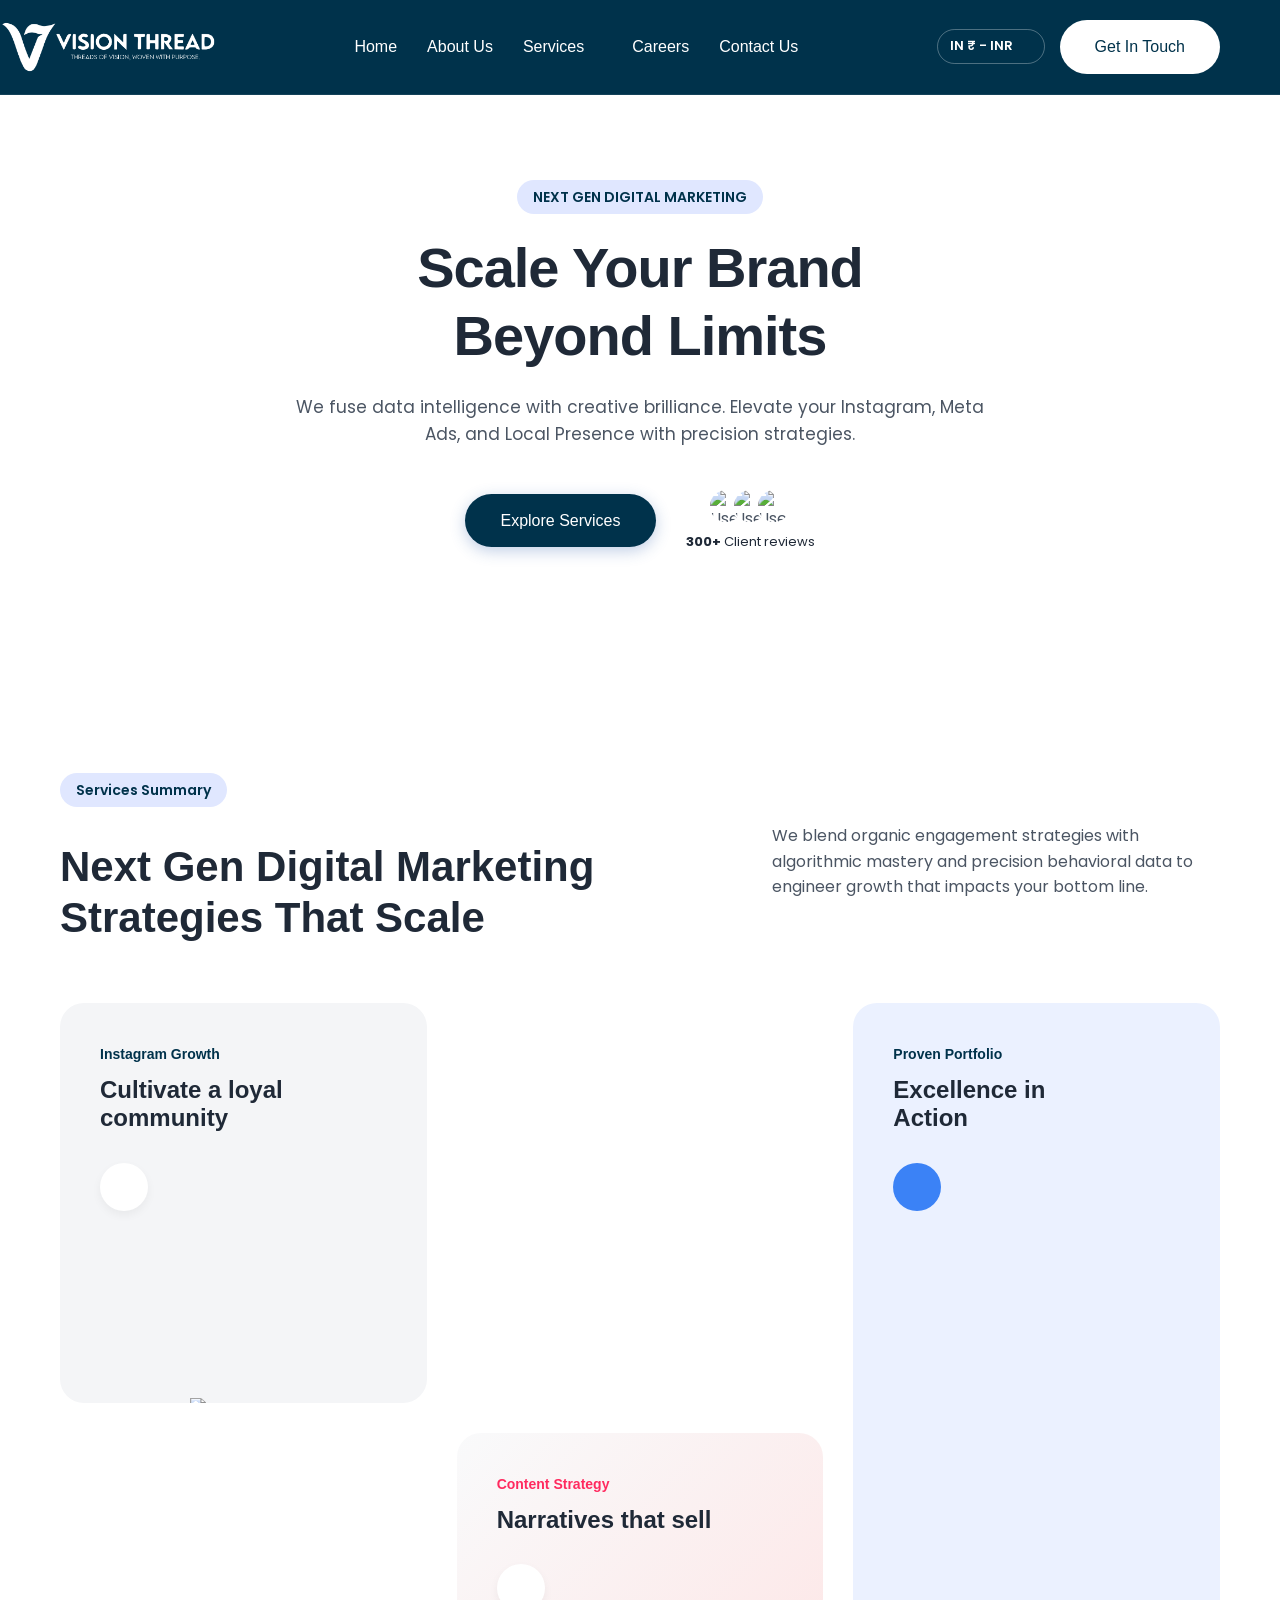
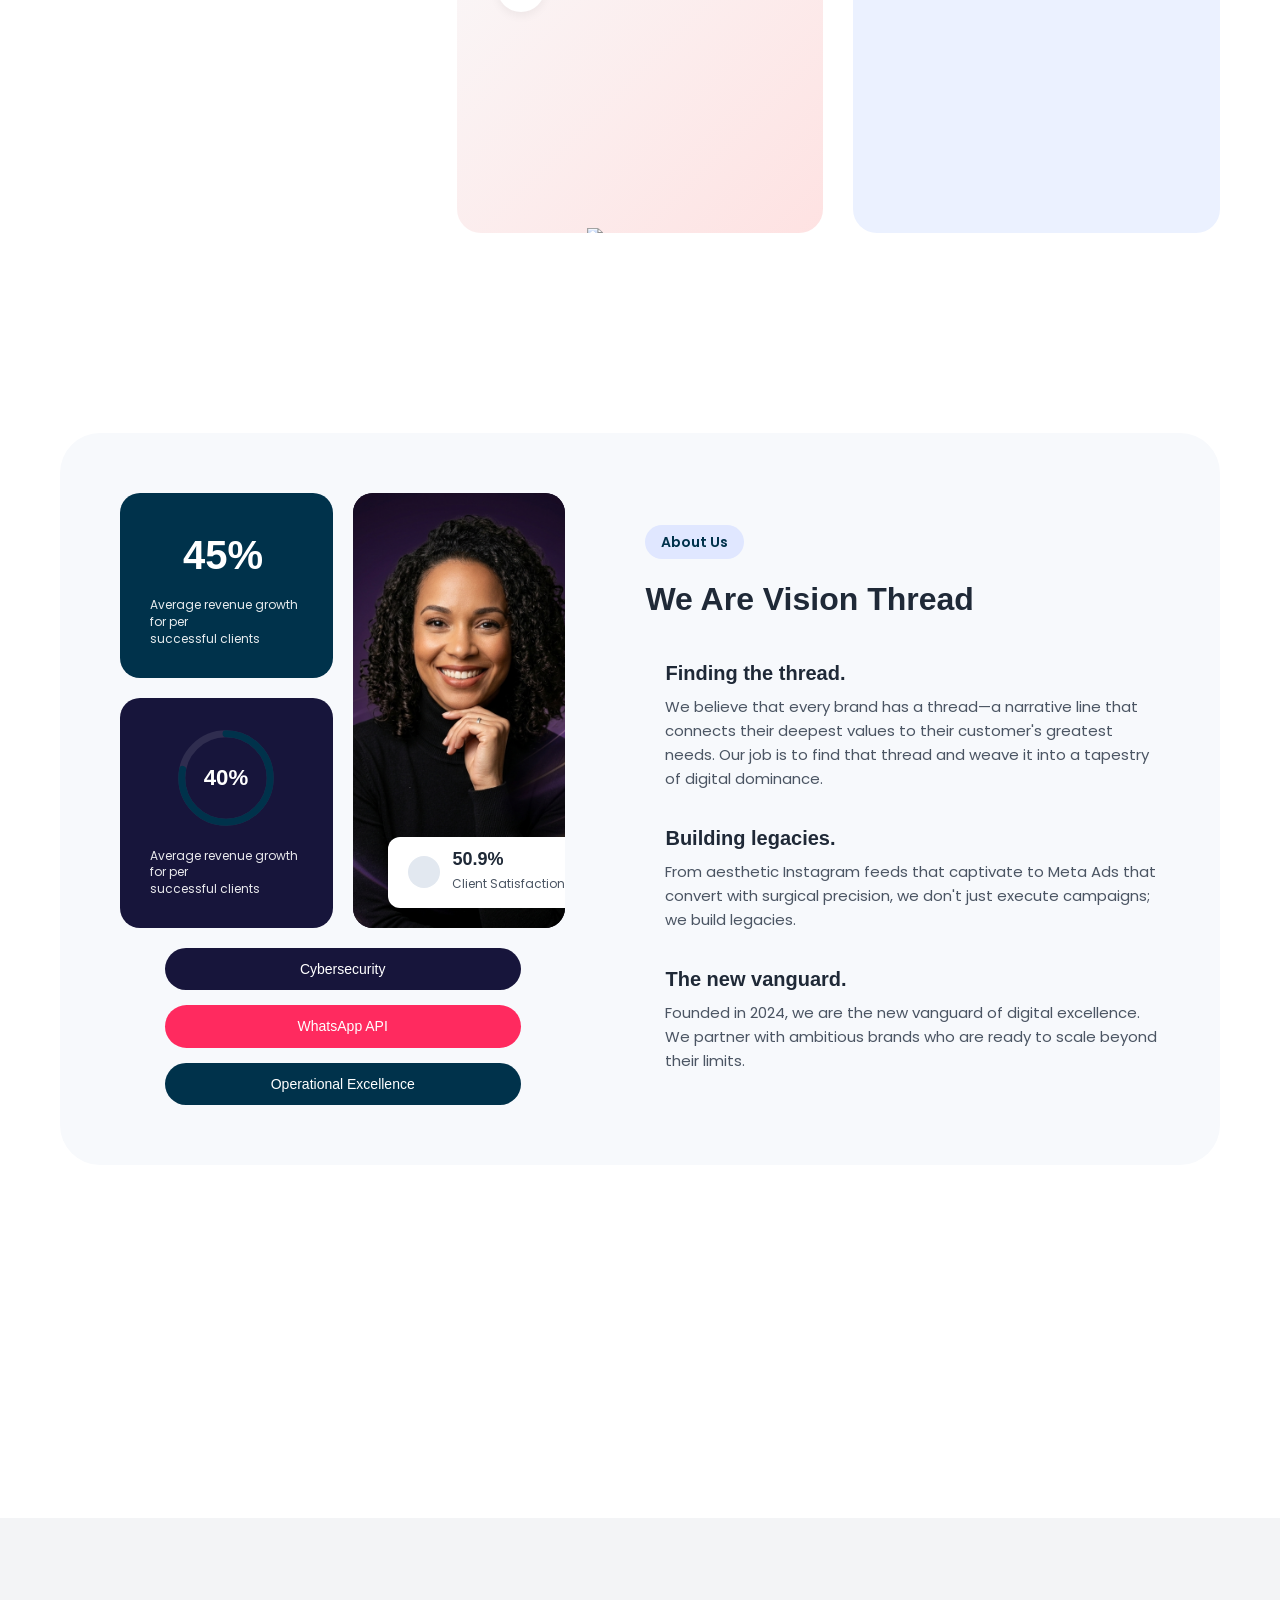
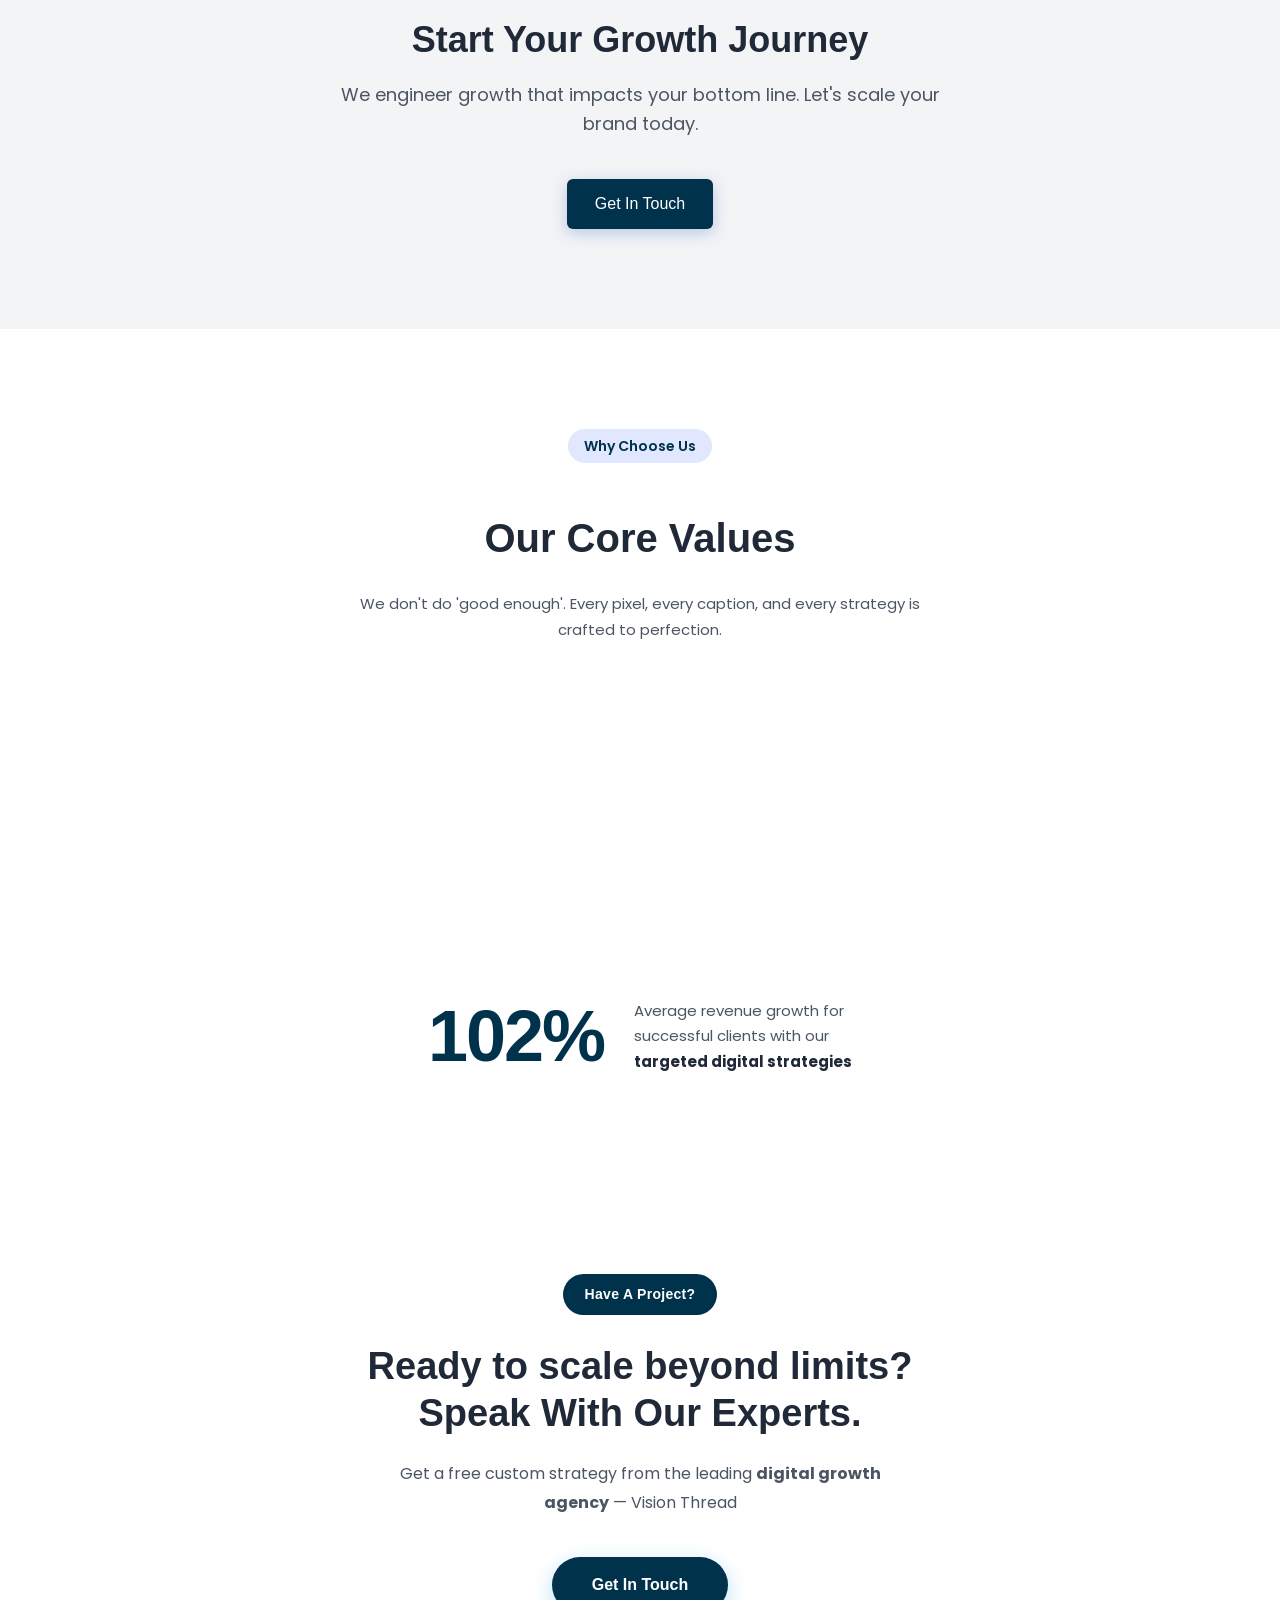
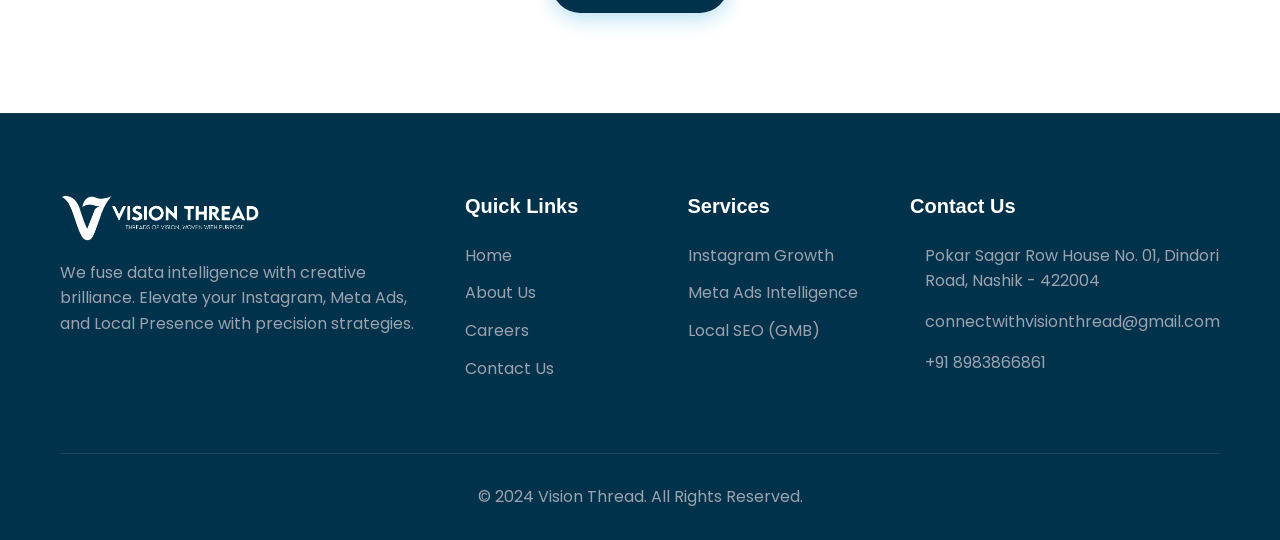
==== index.html @ c24b8fff "Initial commit of Vision Thread - Digital Marketing Agency website" ====
<!DOCTYPE html>
<html lang="en">
<head>
    <meta charset="UTF-8">
    <meta name="viewport" content="width=device-width, initial-scale=1.0">
    <title>Vision Thread - Digital Marketing Agency</title>
    <meta name="description" content="Vision Thread is a premium digital marketing agency specializing in Instagram growth, Meta Ads, and Local SEO. Scale your brand beyond limits with data-driven strategies.">
    <meta name="keywords" content="Vision Thread, Digital Marketing, Marketing Agency, Meta Ads, Instagram Growth, Local SEO, Brand Scaling">
    <meta property="og:title" content="Vision Thread - Digital Marketing Agency">
    <meta property="og:description" content="Vision Thread is a premium digital marketing agency specializing in Instagram growth, Meta Ads, and Local SEO. Scale your brand beyond limits with data-driven strategies.">
    <meta property="og:type" content="website">
    <meta property="og:url" content="https://visionthread.com/">
    <meta name="twitter:card" content="summary_large_image">
    <!-- SVGs for icons -->
    <script src="https://unpkg.com/feather-icons"></script>
    <link href="https://unpkg.com/aos@2.3.1/dist/aos.css" rel="stylesheet">
    <link rel="stylesheet" href="styles.css">
</head>
<body>
    <!-- Preloader -->
    <div class="preloader" id="preloader">
        <div class="preloader-logo">VisionThread</div>
    </div>

    <!-- Navbar -->
    <header class="navbar" id="navbar">
        <div class="container nav-container">
            <a href="index.html" class="logo"><img src="logo.png" alt="VisionThread Logo" style="height:52px;width:auto;"></a>
            <nav class="nav-links">
                <a href="index.html" style="display:flex;align-items:center;gap:4px;">Home</a>
                <a href="about.html" style="display:flex;align-items:center;gap:4px;">About Us</a>
                <a href="index.html#services" style="display:flex;align-items:center;gap:4px;">Services <i data-feather="chevron-down" style="width:14px;height:14px;"></i></a>
                <a href="careers.html" style="display:flex;align-items:center;gap:4px;">Careers</a>
                <a href="contact.html" style="display:flex;align-items:center;gap:4px;">Contact Us</a>
            </nav>
            <div class="nav-actions" style="display: flex; align-items: center; gap: 15px;">
                <div class="currency-dropdown" style="display: flex; align-items: center; gap: 5px; font-size: 13px; font-weight: 600; border: 1px solid #E5E7EB; padding: 6px 12px; border-radius: 20px; cursor: pointer;">
                    IN ₹ - INR <i data-feather="chevron-down" style="width:14px;height:14px;"></i>
                </div>
                <a href="contact.html" class="btn btn-primary btn-pill">Get In Touch</a>
            </div>
            <div class="mobile-toggle">
                <i data-feather="menu"></i>
            </div>
        </div>
    </header>

    <main>
        <!-- Hero Section -->
        <section id="home" class="hero">
            <div class="container">
                <div class="hero-content centered" data-aos="zoom-out-up">
                    <span class="badge-blue" style="margin-bottom: 20px;">NEXT GEN DIGITAL MARKETING</span>
                    <h1>Scale Your Brand<br>Beyond Limits</h1>
                    <p class="hero-subtitle">We fuse data intelligence with creative brilliance. Elevate your Instagram, Meta Ads, and Local Presence with precision strategies.</p>
                    <div class="hero-cta-wrapper">
                        <a href="index.html#services" class="btn btn-primary btn-pill">Explore Services</a>
                        <div class="hero-reviews">
                            <div class="avatars">
                                <img src="https://i.pravatar.cc/150?img=47" alt="User" class="avatar">
                                <img src="https://i.pravatar.cc/150?img=44" alt="User" class="avatar">
                                <img src="https://i.pravatar.cc/150?img=45" alt="User" class="avatar">
                            </div>
                            <span class="review-text"><strong>300+</strong> Client reviews</span>
                        </div>
                    </div>
                </div>
            </div>
        </section>

        <!-- Services Section (Bento) -->
        <section id="services" class="bento-section">
            <div class="container">
                <div class="bento-header" data-aos="fade-down">
                    <div class="bento-title-col">
                        <span class="badge-blue">Services Summary</span>
                        <h2>Next Gen Digital Marketing Strategies That Scale</h2>
                    </div>
                    <div class="bento-desc-col">
                        <p>We blend organic engagement strategies with algorithmic mastery and precision behavioral data to engineer growth that impacts your bottom line.</p>
                    </div>
                </div>
                
                <div class="bento-grid">
                    <!-- Card 1 -->
                    <div class="bento-card bento-gray" data-aos="fade-up-right" data-aos-delay="100">
                        <div class="bento-content">
                            <span class="bento-category cat-blue">Instagram Growth</span>
                            <h3>Cultivate a loyal community</h3>
                            <a href="service-instagram.html" class="bento-btn btn-white"><i data-feather="arrow-up-right"></i></a>
                        </div>
                        <div class="bento-img"><img src="https://placehold.co/600x400/F4F5F7/325FAC?text=Instagram+Growth" alt="Instagram Growth"></div>
                    </div>
                    
                    <!-- Card 2 -->
                    <div class="bento-card bento-pink" data-aos="flip-left" data-aos-delay="200">
                        <div class="bento-content">
                            <span class="bento-category cat-pink">Meta Ads</span>
                            <h3>Stop guessing, start scaling</h3>
                            <a href="service-meta.html" class="bento-btn btn-pink"><i data-feather="arrow-up-right"></i></a>
                        </div>
                        <div class="bento-img"><img src="https://placehold.co/600x400/FDF2F4/FF2A5F?text=Meta+Ads" alt="Meta Ads"></div>
                    </div>

                    <!-- Card 3 (Tall) -->
                    <div class="bento-card bento-blue bento-tall" data-aos="zoom-in-up" data-aos-delay="300">
                        <div class="bento-content">
                            <span class="bento-category cat-blue">Proven Portfolio</span>
                            <h3>Excellence in Action</h3>
                            <a href="#" class="bento-btn btn-blue"><i data-feather="arrow-up-right"></i></a>
                        </div>
                        <div class="bento-img"><img src="https://placehold.co/600x800/EBF1FF/325FAC?text=Case+Studies" alt="Portfolio"></div>
                    </div>

                    <!-- Card 4 -->
                    <div class="bento-card bento-green" data-aos="flip-right" data-aos-delay="100">
                        <div class="bento-content">
                            <span class="bento-category cat-green">Local SEO</span>
                            <h3>Dominate your neighborhood</h3>
                            <a href="service-seo.html" class="bento-btn btn-green"><i data-feather="arrow-up-right"></i></a>
                        </div>
                        <div class="bento-img"><img src="https://placehold.co/600x400/E6F8EC/16A34A?text=Local+SEO" alt="Local SEO"></div>
                    </div>

                    <!-- Card 5 -->
                    <div class="bento-card bento-gradient" data-aos="fade-up-left" data-aos-delay="200">
                        <div class="bento-content">
                            <span class="bento-category cat-pink">Content Strategy</span>
                            <h3>Narratives that sell</h3>
                            <a href="#" class="bento-btn btn-white"><i data-feather="arrow-up-right"></i></a>
                        </div>
                        <div class="bento-img"><img src="https://placehold.co/600x400/F9FAFB/FF2A5F?text=Content+Strategy" alt="Content Strategy"></div>
                    </div>
                </div>
            </div>
        </section>

        <!-- About Us Section -->
        <section id="about" class="about-section">
            <div class="container">
                <div class="about-container">
                    <!-- Left: Collage -->
                    <div class="about-collage" data-aos="zoom-in-right">
                        <div class="ac-box ac-blue">
                            <div class="ac-stat"><i data-feather="arrow-up" style="width: 28px; height: 28px; margin-right: 5px;"></i> 88%</div>
                            <p>Average revenue growth for per<br>successful clients</p>
                        </div>
                        <div class="ac-box ac-image">
                            <img src="about_woman.png" alt="Vision Thread Team">
                            <div class="ac-badge">
                                <div class="ac-badge-icon"><i data-feather="smile"></i></div>
                                <div class="ac-badge-text">
                                    <strong>99.8%</strong>
                                    <span>Client Satisfaction</span>
                                </div>
                            </div>
                        </div>
                        <div class="ac-box ac-dark">
                            <div class="ac-chart">
                                <svg viewBox="0 0 36 36" class="circular-chart">
                                    <path class="circle-bg" d="M18 2.0845 a 15.9155 15.9155 0 0 1 0 31.831 a 15.9155 15.9155 0 0 1 0 -31.831" />
                                    <path class="circle" stroke-dasharray="78, 100" d="M18 2.0845 a 15.9155 15.9155 0 0 1 0 31.831 a 15.9155 15.9155 0 0 1 0 -31.831" />
                                    <text x="18" y="20.35" class="percentage">78%</text>
                                </svg>
                            </div>
                            <p>Average revenue growth for per<br>successful clients</p>
                        </div>
                        <div class="ac-box ac-pills">
                            <span class="ac-pill pill-dark">Cybersecurity</span>
                            <span class="ac-pill pill-pink">WhatsApp API</span>
                            <span class="ac-pill pill-blue">Operational Excellence</span>
                        </div>
                    </div>
                    
                    <!-- Right: Content -->
                    <div class="about-content" data-aos="fade-up-left">
                        <span class="badge-blue">About Us</span>
                        <h2>We Are Vision Thread</h2>
                        
                        <div class="about-features">
                            <div class="af-item">
                                <div class="af-icon"><i data-feather="target"></i></div>
                                <div class="af-text">
                                    <h3>Finding the thread.</h3>
                                    <p>We believe that every brand has a thread—a narrative line that connects their deepest values to their customer's greatest needs. Our job is to find that thread and weave it into a tapestry of digital dominance.</p>
                                </div>
                            </div>
                            <div class="af-item">
                                <div class="af-icon"><i data-feather="target"></i></div>
                                <div class="af-text">
                                    <h3>Building legacies.</h3>
                                    <p>From aesthetic Instagram feeds that captivate to Meta Ads that convert with surgical precision, we don't just execute campaigns; we build legacies.</p>
                                </div>
                            </div>
                            <div class="af-item">
                                <div class="af-icon"><i data-feather="trending-up"></i></div>
                                <div class="af-text">
                                    <h3>The new vanguard.</h3>
                                    <p>Founded in 2024, we are the new vanguard of digital excellence. We partner with ambitious brands who are ready to scale beyond their limits.</p>
                                </div>
                            </div>
                        </div>
                    </div>
                </div>
            </div>
        </section>


        <!-- Stats Section -->
        <section class="stats" data-aos="flip-up">
            <div class="container stats-grid">
                <div class="stat-item">
                    <h3>150+</h3>
                    <p>Clients Scaled</p>
                </div>
                <div class="stat-item">
                    <h3>300%</h3>
                    <p>Avg. Growth</p>
                </div>
                <div class="stat-item">
                    <h3>98%</h3>
                    <p>Retention Rate</p>
                </div>
                <div class="stat-item">
                    <h3>20k+</h3>
                    <p>Leads Generated</p>
                </div>
            </div>
        </section>

        <!-- CTA Section -->
        <section class="cta" data-aos="zoom-out">
            <div class="container">
                <h2>Start Your Growth Journey</h2>
                <p>We engineer growth that impacts your bottom line. Let's scale your brand today.</p>
                <a href="contact.html" class="btn btn-primary">Get In Touch</a>
            </div>
        </section>

        <!-- Why Choose Us Section -->
        <section id="why-choose-us" class="why-choose-section" data-aos="fade-down">
            <div class="container">
                <!-- Badge -->
                <div class="wcu-badge-wrap">
                    <span class="badge-blue">Why Choose Us</span>
                </div>

                <!-- Heading -->
                <h2 class="wcu-heading">Our Core Values</h2>

                <!-- Description -->
                <p class="wcu-desc">We don't do 'good enough'. Every pixel, every caption, and every strategy is crafted to perfection.</p>

                <!-- Two Cards -->
                <div class="wcu-cards">
                    <div class="wcu-card" data-aos="flip-left" data-aos-delay="100">
                        <h3>Speed &amp; Agility</h3>
                        <p>Born in 2024, we are native to the current algorithm. We move faster than legacy agencies, adapting to the latest trends in Meta Ads and Instagram Growth to keep you ahead of the curve.</p>
                    </div>
                    <div class="wcu-card" data-aos="flip-right" data-aos-delay="200">
                        <h3>Client Obsessed</h3>
                        <p>Your growth is our only KPI. We partner with ambitious brands who are ready to scale, delivering precision lead generation and organic community growth.</p>
                    </div>
                </div>

                <!-- Stat Row -->
                <div class="wcu-stat-row">
                    <div class="wcu-stat-number">300%</div>
                    <div class="wcu-stat-text">Average revenue growth for<br>successful clients with our<br><strong>targeted digital strategies</strong></div>
                </div>
            </div>
        </section>

        <!-- Have A Project CTA Section -->
        <section id="have-a-project" class="hap-section" data-aos="zoom-out-up">
            <div class="container hap-container">
                <!-- Dark Badge -->
                <span class="hap-badge">Have A Project?</span>

                <!-- Heading -->
                <h2 class="hap-heading">Ready to scale beyond limits?<br>Speak With Our Experts.</h2>

                <!-- Colorful Description -->
                <p class="hap-desc">
                    Get a free custom strategy from the leading <strong>digital growth<br>agency</strong> — Vision Thread
                </p>

                <!-- CTA Button -->
                <a href="contact.html" class="btn hap-btn">Get In Touch</a>
            </div>
        </section>
    </main>

    <!-- Footer -->
    <footer class="footer">
        <div class="container">
            <div class="footer-grid">
                <div class="footer-brand">
                    <img src="logo.png" alt="VisionThread Logo" style="height:48px;width:auto;margin-bottom:18px;display:block;filter:brightness(0) invert(1);">
                    <p>We fuse data intelligence with creative brilliance. Elevate your Instagram, Meta Ads, and Local Presence with precision strategies.</p>
                </div>
                <div class="footer-links">
                    <h4>Quick Links</h4>
                    <ul>
                        <li><a href="index.html">Home</a></li>
                        <li><a href="about.html">About Us</a></li>
                        <li><a href="careers.html">Careers</a></li>
                        <li><a href="contact.html">Contact Us</a></li>
                    </ul>
                </div>
                <div class="footer-links">
                    <h4>Services</h4>
                    <ul>
                        <li><a href="service-instagram.html">Instagram Growth</a></li>
                        <li><a href="service-meta.html">Meta Ads Intelligence</a></li>
                        <li><a href="service-seo.html">Local SEO (GMB)</a></li>
                    </ul>
                </div>
                <div class="footer-contact">
                    <h4>Contact Us</h4>
                    <ul>
                        <li>
                            <i data-feather="map-pin"></i>
                            <span>Pokar Sagar Row House No. 01, Dindori Road, Nashik - 422004</span>
                        </li>
                        <li>
                            <i data-feather="mail"></i>
                            <span>connectwithvisionthread@gmail.com</span>
                        </li>
                        <li>
                            <i data-feather="phone"></i>
                            <span>+91 8983866861</span>
                        </li>
                    </ul>
                </div>
            </div>
            <div class="footer-bottom">
                <p>&copy; 2024 Vision Thread. All Rights Reserved.</p>
            </div>
        </div>
    </footer>

    <!-- Initialize Feather Icons -->
    <script>
        feather.replace();
    </script>
    <!-- AOS Animation -->
    <script src="https://unpkg.com/aos@2.3.1/dist/aos.js"></script>
    <script src="script.js"></script>
</body>
</html>
---- styles.css ----
@import url('https://fonts.googleapis.com/css2?family=Poppins:wght@300;400;500;600;700&display=swap');
@import url('https://api.fontshare.com/v2/css?f[]=satoshi@900,700,500,300,400&display=swap');

:root {
    /* Exact Vision Thread Colors with your exact blue #00324B as the brand primary */
    --primary-blue: #00324B;  /* Your exact blue for buttons/stats/branding! */
    --primary-hover: #12275A;
    --accent-cyan: #00D2D3;
    --text-dark: #1F2937;     /* Restore dark headings */
    --text-gray: #4B5563;     /* Restore grey body text */
    --bg-light: #F3F4F6;      /* Restore light background */
    --bg-white: #FFFFFF;      /* Restore white background */
    
    /* Typography */
    --font-heading: 'Satoshi', sans-serif;
    --font-body: 'Poppins', sans-serif;
    
    --transition: all 0.3s ease-in-out;
}

* {
    margin: 0;
    padding: 0;
    box-sizing: border-box;
}

html {
    scroll-behavior: smooth;
}

body {
    font-family: var(--font-body);
    color: var(--text-gray);
    line-height: 1.6;
    background-color: var(--bg-white);
    overflow-x: hidden;
}

h1, h2, h3, h4, h5, h6 {
    font-family: var(--font-heading);
    color: var(--text-dark);
    font-weight: 700;
    line-height: 1.2;
}

a {
    text-decoration: none;
    color: inherit;
    transition: var(--transition);
}

ul {
    list-style: none;
}

img {
    max-width: 100%;
    height: auto;
}

.container {
    max-width: 1200px;
    margin: 0 auto;
    padding: 0 20px;
}

/* Preloader */
.preloader {
    position: fixed;
    top: 0;
    left: 0;
    width: 100%;
    height: 100%;
    background: var(--bg-white);
    z-index: 9999;
    display: flex;
    justify-content: center;
    align-items: center;
    transition: opacity 0.5s ease, visibility 0.5s ease;
}

.preloader.hidden {
    opacity: 0;
    visibility: hidden;
}

.preloader-logo {
    font-family: var(--font-heading);
    font-size: 2.5rem;
    font-weight: 900;
    color: var(--primary-blue);
    animation: blink 1.5s infinite;
}

@keyframes blink {
    0%, 100% { opacity: 1; transform: scale(1); }
    50% { opacity: 0.5; transform: scale(0.95); }
}

/* Buttons */
.btn {
    display: inline-block;
    padding: 12px 28px;
    border-radius: 6px;
    font-weight: 500;
    font-size: 16px;
    cursor: pointer;
    transition: var(--transition);
    border: none;
    font-family: var(--font-heading);
}

.btn-primary {
    background-color: var(--primary-blue);
    color: var(--bg-white);
    box-shadow: 0 4px 15px rgba(50, 95, 172, 0.3);
}

.btn-primary:hover {
    background-color: var(--primary-hover);
    transform: translateY(-3px);
    box-shadow: 0 6px 20px rgba(50, 95, 172, 0.4);
}

.btn-accent {
    background-color: var(--accent-cyan);
    color: var(--bg-white);
}

.btn-accent:hover {
    background-color: #00b3b4;
    transform: translateY(-3px);
}

/* Navbar */
.navbar {
    padding: 20px 0;
    position: fixed;
    top: 0;
    left: 0;
    width: 100%;
    background-color: #00324B; /* Completely blue header! */
    z-index: 1000;
    transition: var(--transition);
    border-bottom: 1px solid rgba(255,255,255,0.08);
}

.navbar.scrolled {
    padding: 15px 0;
    box-shadow: 0 4px 20px rgba(0,0,0,0.15);
}

.nav-container {
    display: flex;
    justify-content: space-between;
    align-items: center;
}

.logo {
    display: flex;
    align-items: center;
    margin-left: -60px;
}

.brand-logo {
    max-height: 40px;
}

.logo img {
    filter: brightness(0) invert(1);
}

.logo-text {
    font-family: var(--font-heading);
    font-size: 24px;
    font-weight: 900;
    color: #FFFFFF;
    display: none;
}

.nav-links {
    display: flex;
    gap: 30px;
}

.nav-links a {
    font-family: var(--font-heading);
    font-weight: 500;
    font-size: 16px;
    position: relative;
    color: #FFFFFF;
}

.nav-links a:hover {
    color: var(--accent-cyan);
}

.nav-links a::after {
    content: '';
    position: absolute;
    bottom: -4px;
    left: 0;
    width: 0;
    height: 2px;
    background-color: var(--accent-cyan);
    transition: width 0.3s ease;
}

.nav-links a:hover::after {
    width: 100%;
}

.navbar .currency-dropdown {
    color: #FFFFFF !important;
    border-color: rgba(255,255,255,0.3) !important;
}

.navbar .btn-primary {
    background-color: #FFFFFF !important;
    color: #00324B !important;
    box-shadow: none !important;
}

.navbar .btn-primary:hover {
    background-color: rgba(255,255,255,0.9) !important;
    color: #12275A !important;
    transform: translateY(-2px);
}

.navbar svg {
    stroke: #FFFFFF !important;
}

.mobile-toggle {
    display: none;
    font-size: 24px;
    color: #FFFFFF;
    cursor: pointer;
}

/* Hero Section */
.hero {
    padding: 180px 0 120px;
    background-color: var(--bg-white);
    position: relative;
    overflow: hidden;
}

.hero-content.centered {
    display: flex;
    flex-direction: column;
    align-items: center;
    text-align: center;
    max-width: 900px;
    margin: 0 auto;
}

.hero-content h1 {
    font-size: 56px;
    margin-bottom: 25px;
    color: var(--text-dark);
    letter-spacing: -1px;
}

.hero-subtitle {
    font-size: 17px;
    color: var(--text-gray);
    margin-bottom: 40px;
    max-width: 700px;
}

.hero-cta-wrapper {
    display: flex;
    align-items: center;
    gap: 30px;
}

.btn-pill {
    border-radius: 40px;
    padding: 14px 35px;
    font-size: 16px;
}

.hero-reviews {
    display: flex;
    flex-direction: column;
    align-items: center;
    gap: 8px;
}

.avatars {
    display: flex;
    align-items: center;
}

.avatar {
    width: 36px;
    height: 36px;
    border-radius: 50%;
    border: 2px solid white;
    margin-left: -12px;
}

.avatar:first-child {
    margin-left: 0;
}

.review-text {
    font-size: 13px;
    color: var(--text-dark);
}

/* Bento Services */
.bento-section {
    padding: 100px 0;
    background-color: var(--bg-white);
}

.bento-header {
    display: flex;
    justify-content: space-between;
    align-items: flex-start;
    margin-bottom: 60px;
    gap: 40px;
}

.bento-title-col {
    flex: 1.5;
}

.bento-title-col h2 {
    font-size: 42px;
    margin-top: 15px;
    line-height: 1.2;
}

.bento-desc-col {
    flex: 1;
    padding-top: 50px;
}

.bento-desc-col p {
    font-size: 16px;
    color: var(--text-gray);
    line-height: 1.6;
}

.bento-grid {
    display: grid;
    grid-template-columns: 1fr 1fr 1fr;
    grid-template-rows: 400px 400px;
    gap: 30px;
}

.bento-card {
    border-radius: 24px;
    padding: 40px;
    display: flex;
    flex-direction: column;
    justify-content: space-between;
    position: relative;
    overflow: hidden;
    transition: transform 0.3s ease;
}

.bento-card:hover {
    transform: translateY(-5px);
}

.bento-gray { background-color: #F4F5F7; }
.bento-pink { background-color: #FDF2F4; }
.bento-blue { background-color: #EBF1FF; }
.bento-green { background-color: #E6F8EC; }
.bento-gradient { background: linear-gradient(135deg, #F9FAFB 0%, #FEE2E2 100%); }

.bento-tall {
    grid-row: span 2;
}

.bento-category {
    font-family: var(--font-heading);
    font-size: 14px;
    font-weight: 700;
    margin-bottom: 10px;
    display: block;
}

.cat-blue { color: var(--primary-blue); }
.cat-pink { color: #FF2A5F; }
.cat-green { color: #16A34A; }

.bento-card h3 {
    font-size: 24px;
    max-width: 80%;
    margin-bottom: 30px;
    position: relative;
    z-index: 2;
}

.bento-btn {
    width: 48px;
    height: 48px;
    border-radius: 50%;
    display: flex;
    align-items: center;
    justify-content: center;
    color: white;
    margin-top: auto;
    z-index: 2;
    transition: transform 0.3s ease;
}

.bento-btn i {
    width: 20px;
    height: 20px;
}

.bento-btn:hover {
    transform: scale(1.1);
}

.btn-white { background-color: white; color: var(--primary-blue); box-shadow: 0 4px 10px rgba(0,0,0,0.05); }
.btn-pink { background-color: #FF2A5F; }
.btn-blue { background-color: #3B82F6; }
.btn-green { background-color: #4ADE80; }

.bento-img {
    position: absolute;
    bottom: -20px;
    right: -20px;
    width: 70%;
    height: auto;
    z-index: 1;
}

.bento-tall .bento-img {
    width: 90%;
    bottom: -50px;
}

.bento-img img {
    width: 100%;
    height: auto;
    object-fit: contain;
}

/* Stats Section */
.stats {
    padding: 80px 0;
    background-color: var(--primary-blue);
    color: var(--bg-white);
}

.stats-grid {
    display: grid;
    grid-template-columns: repeat(auto-fit, minmax(200px, 1fr));
    gap: 40px;
    text-align: center;
}

.stat-item h3 {
    font-size: 48px;
    color: var(--bg-white);
    margin-bottom: 10px;
}

.stat-item p {
    font-size: 16px;
    opacity: 0.9;
}

/* CTA Section */
.cta {
    padding: 100px 0;
    background-color: var(--bg-light);
    text-align: center;
}

.cta h2 {
    font-size: 36px;
    margin-bottom: 20px;
}

.cta p {
    font-size: 18px;
    margin-bottom: 40px;
    max-width: 600px;
    margin-left: auto;
    margin-right: auto;
}

/* Footer */
.footer {
    background-color: #00324B; /* Completely blue footer matching the header! */
    color: #9CA3AF;
    padding: 80px 0 30px;
    border-top: 1px solid rgba(255,255,255,0.05);
}

.footer-grid {
    display: grid;
    grid-template-columns: 2fr 1fr 1fr 1.5fr;
    gap: 40px;
    margin-bottom: 60px;
}

.footer-brand .logo-text {
    color: var(--bg-white);
    display: block;
    margin-bottom: 20px;
}

.footer-brand p {
    margin-bottom: 20px;
}

.footer h4 {
    color: var(--bg-white);
    font-size: 20px;
    margin-bottom: 25px;
}

.footer-links li {
    margin-bottom: 12px;
}

.footer-links a:hover {
    color: var(--accent-cyan);
}

.footer-contact li {
    display: flex;
    margin-bottom: 15px;
    gap: 15px;
}

.footer-contact i {
    color: var(--accent-cyan);
    margin-top: 5px;
}

.footer-bottom {
    text-align: center;
    padding-top: 30px;
    border-top: 1px solid rgba(255,255,255,0.1);
}

/* About Us Section */
.about-section {
    padding: 100px 0;
    background-color: var(--bg-white);
}

.about-container {
    background-color: #f7f9fc;
    border-radius: 40px;
    padding: 60px;
    display: grid;
    grid-template-columns: 1fr 1.2fr;
    gap: 60px;
    align-items: center;
}

.about-collage {
    display: grid;
    grid-template-columns: 1fr 1fr;
    grid-template-rows: auto auto;
    gap: 20px;
}

.ac-box {
    border-radius: 20px;
    padding: 30px;
    display: flex;
    flex-direction: column;
    justify-content: center;
    position: relative;
    overflow: hidden;
}

.ac-blue {
    background-color: var(--primary-blue);
    color: white;
}

.ac-stat {
    font-family: var(--font-heading);
    font-size: 40px;
    font-weight: 700;
    display: flex;
    align-items: center;
    margin-bottom: 10px;
}

.ac-blue p, .ac-dark p {
    font-size: 12px;
    opacity: 0.9;
    line-height: 1.4;
}

.ac-image {
    padding: 0;
    position: relative;
    grid-column: 2;
    grid-row: 1 / span 2;
    background-color: #1a1025;
    display: flex;
    align-items: flex-end;
    min-height: 350px;
}

.ac-image img {
    width: 100%;
    height: 100%;
    object-fit: cover;
    position: absolute;
    top: 0;
    left: 0;
}

.ac-badge {
    position: absolute;
    bottom: 20px;
    right: -20px;
    background: white;
    padding: 12px 20px;
    border-radius: 12px;
    display: flex;
    align-items: center;
    gap: 12px;
    box-shadow: 0 10px 25px rgba(0,0,0,0.1);
    z-index: 2;
}

.ac-badge-icon {
    width: 32px;
    height: 32px;
    background: #e2e8f0;
    color: #64748b;
    border-radius: 50%;
    display: flex;
    align-items: center;
    justify-content: center;
}

.ac-badge-text strong {
    display: block;
    font-family: var(--font-heading);
    color: var(--text-dark);
    font-size: 18px;
    line-height: 1.2;
}

.ac-badge-text span {
    font-size: 12px;
    color: var(--text-gray);
}

.ac-dark {
    background-color: #17153B;
    color: white;
}

.ac-chart {
    width: 100px;
    height: 100px;
    margin: 0 auto 20px;
}

.circular-chart {
    display: block;
    margin: 0 auto;
    max-width: 100%;
    max-height: 250px;
}

.circle-bg {
    fill: none;
    stroke: rgba(255, 255, 255, 0.1);
    stroke-width: 2.5;
}

.circle {
    fill: none;
    stroke-width: 2.5;
    stroke: var(--primary-blue);
    stroke-linecap: round;
}

.percentage {
    fill: white;
    font-family: var(--font-heading);
    font-size: 8px;
    font-weight: bold;
    text-anchor: middle;
}

.ac-pills {
    display: flex;
    flex-direction: column;
    gap: 15px;
    align-items: center;
    justify-content: center;
    padding: 0;
    border-radius: 0;
    grid-column: 1 / span 2;
    background: transparent;
}

.ac-pill {
    display: inline-block;
    padding: 10px 25px;
    border-radius: 30px;
    color: white;
    font-family: var(--font-heading);
    font-weight: 500;
    font-size: 14px;
    text-align: center;
    width: 80%;
}

.pill-dark { background-color: #17153B; }
.pill-pink { background-color: #FF2A5F; }
.pill-blue { background-color: var(--primary-blue); }

.about-content {
    padding-left: 20px;
}

.badge-blue {
    background-color: #E0E7FF;
    color: var(--primary-blue);
    padding: 6px 16px;
    border-radius: 20px;
    font-size: 14px;
    font-weight: 600;
    display: inline-block;
    margin-bottom: 20px;
}

.about-content h2 {
    font-size: 32px;
    margin-bottom: 40px;
    line-height: 1.3;
}

.about-features {
    display: flex;
    flex-direction: column;
    gap: 35px;
}

.af-item {
    display: flex;
    gap: 20px;
}

.af-icon i {
    width: 32px;
    height: 32px;
    color: var(--primary-blue);
}

.af-text h3 {
    font-size: 20px;
    margin-bottom: 10px;
}

.af-text p {
    font-size: 15px;
    line-height: 1.6;
}

/* Why Choose Us Section */
.why-choose-section {
    padding: 100px 0;
    background-color: var(--bg-white);
}

.wcu-badge-wrap {
    text-align: center;
    margin-bottom: 30px;
}

.wcu-heading {
    font-size: 40px;
    text-align: center;
    color: var(--text-dark);
    line-height: 1.25;
    max-width: 780px;
    margin: 0 auto 28px;
}

.wcu-desc {
    text-align: center;
    font-size: 15px;
    color: var(--text-gray);
    max-width: 600px;
    margin: 0 auto 60px;
    line-height: 1.7;
}

.wcu-cards {
    display: grid;
    grid-template-columns: 1fr 1fr;
    gap: 30px;
    margin-bottom: 70px;
}

.wcu-card {
    background-color: #F7F8FA;
    border: 1px solid #E9EBF0;
    border-radius: 20px;
    padding: 40px 36px;
    transition: transform 0.3s ease, box-shadow 0.3s ease;
}

.wcu-card:hover {
    transform: translateY(-4px);
    box-shadow: 0 12px 30px rgba(0, 0, 0, 0.07);
}

.wcu-card h3 {
    font-size: 18px;
    font-weight: 700;
    color: var(--text-dark);
    margin-bottom: 16px;
    line-height: 1.35;
}

.wcu-card p {
    font-size: 14px;
    color: var(--text-gray);
    line-height: 1.75;
}

.wcu-stat-row {
    display: flex;
    align-items: center;
    justify-content: center;
    gap: 30px;
    padding: 30px 0 10px;
}

.wcu-stat-number {
    font-family: var(--font-heading);
    font-size: 72px;
    font-weight: 900;
    color: var(--primary-blue);
    line-height: 1;
    letter-spacing: -2px;
}

.wcu-stat-text {
    font-size: 15px;
    color: var(--text-gray);
    line-height: 1.7;
}

.wcu-stat-text strong {
    color: var(--text-dark);
}

/* Have A Project CTA Section */
.hap-section {
    padding: 90px 0 100px;
    background-color: var(--bg-white);
    text-align: center;
}

.hap-container {
    display: flex;
    flex-direction: column;
    align-items: center;
    gap: 0;
}

.hap-badge {
    display: inline-block;
    background-color: var(--primary-blue);
    color: #fff;
    font-family: var(--font-heading);
    font-size: 14px;
    font-weight: 600;
    padding: 9px 22px;
    border-radius: 30px;
    margin-bottom: 28px;
    letter-spacing: 0.3px;
}

.hap-heading {
    font-size: 38px;
    font-weight: 800;
    color: var(--text-dark);
    line-height: 1.25;
    margin-bottom: 22px;
    max-width: 700px;
}

.hap-desc {
    font-size: 16px;
    color: var(--text-gray);
    line-height: 1.8;
    margin-bottom: 40px;
}


.hap-btn {
    background-color: var(--primary-blue);
    color: #fff;
    border-radius: 40px;
    padding: 15px 40px;
    font-size: 16px;
    font-weight: 600;
    font-family: var(--font-heading);
    box-shadow: 0 6px 20px rgba(27, 156, 216, 0.3);
    transition: var(--transition);
}

.hap-btn:hover {
    background-color: var(--accent-cyan);
    transform: translateY(-3px);
    box-shadow: 0 10px 28px rgba(0, 210, 211, 0.4);
}

/* Interior Page Grids */
.contact-grid {
    display: grid;
    grid-template-columns: 1fr 1.2fr;
    gap: 60px;
    margin-top: 60px;
}

.careers-grid {
    display: grid;
    grid-template-columns: 1fr 1.5fr;
    gap: 60px;
    margin-top: 60px;
}

.service-grid {
    display: grid;
    grid-template-columns: 1fr 1fr;
    gap: 60px;
    text-align: left;
    background: transparent;
    padding: 0;
    align-items: center;
}

/* Responsive */
@media (max-width: 991px) {
    .contact-grid, .careers-grid, .service-grid {
        grid-template-columns: 1fr;
        gap: 40px;
    }
    .nav-links, .nav-actions { display: none; }
    .mobile-toggle { display: block; }
    .hero-grid { grid-template-columns: 1fr; text-align: center; }
    .hero-content p { margin: 0 auto 30px; }
    .hero-buttons { justify-content: center; }
    .footer-grid { grid-template-columns: 1fr 1fr; }
    
    /* About Us */
    .about-container {
        grid-template-columns: 1fr;
        padding: 40px 20px;
    }
    .about-collage {
        grid-template-columns: 1fr;
    }
    .ac-image {
        min-height: 400px;
    }
    .about-content {
        padding-left: 0;
    }

    /* Bento Grid */
    .bento-grid {
        grid-template-columns: 1fr;
        grid-template-rows: auto;
    }
    .bento-tall {
        grid-row: auto;
        min-height: 400px;
    }
    .bento-header {
        flex-direction: column;
        gap: 20px;
    }
    .bento-desc-col {
        padding-top: 0;
    }

    /* Why Choose Us */
    .wcu-cards {
        grid-template-columns: 1fr;
    }
    .wcu-heading {
        font-size: 30px;
    }
    .wcu-stat-number {
        font-size: 54px;
    }
}

@media (max-width: 767px) {
    .hero-content h1 { font-size: 36px; }
    .footer-grid { grid-template-columns: 1fr; }
    .wcu-heading { font-size: 26px; }
    .wcu-stat-row { flex-direction: column; text-align: center; gap: 10px; }
    .wcu-stat-number { font-size: 60px; }
}
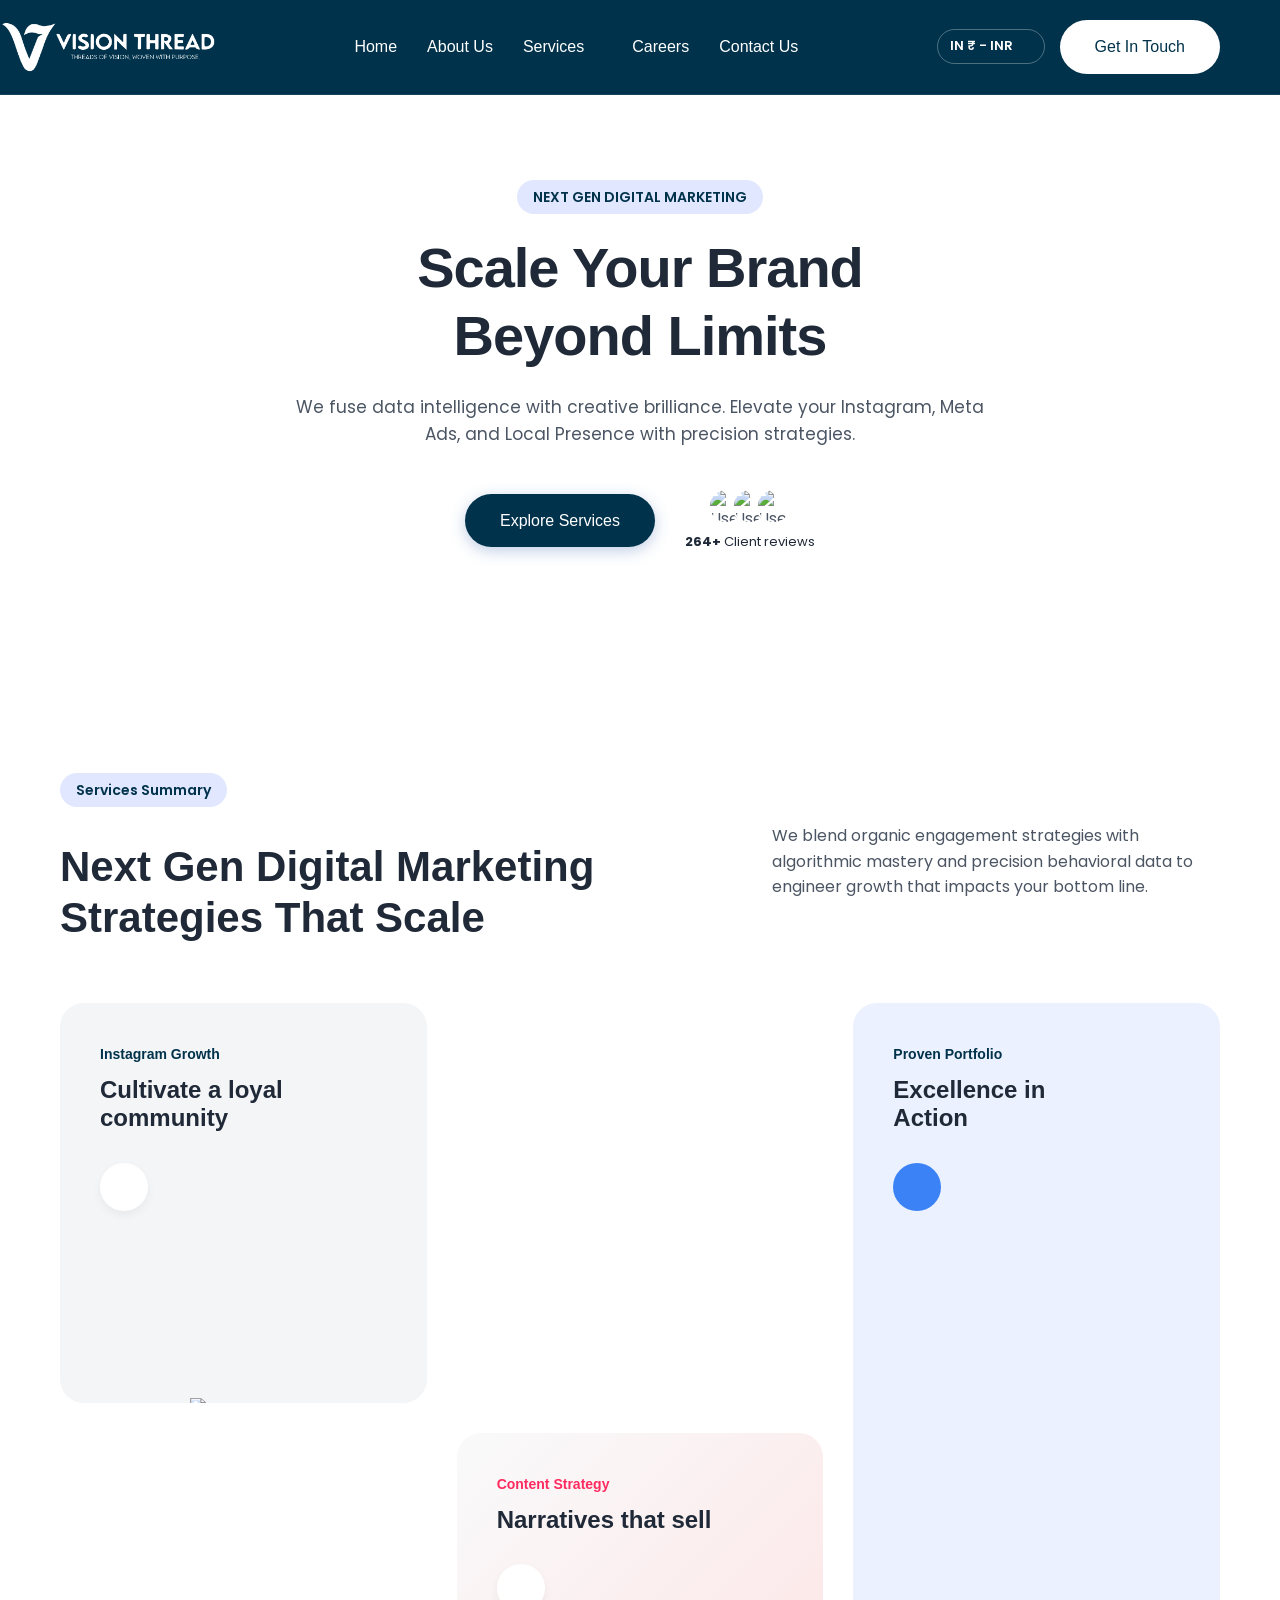
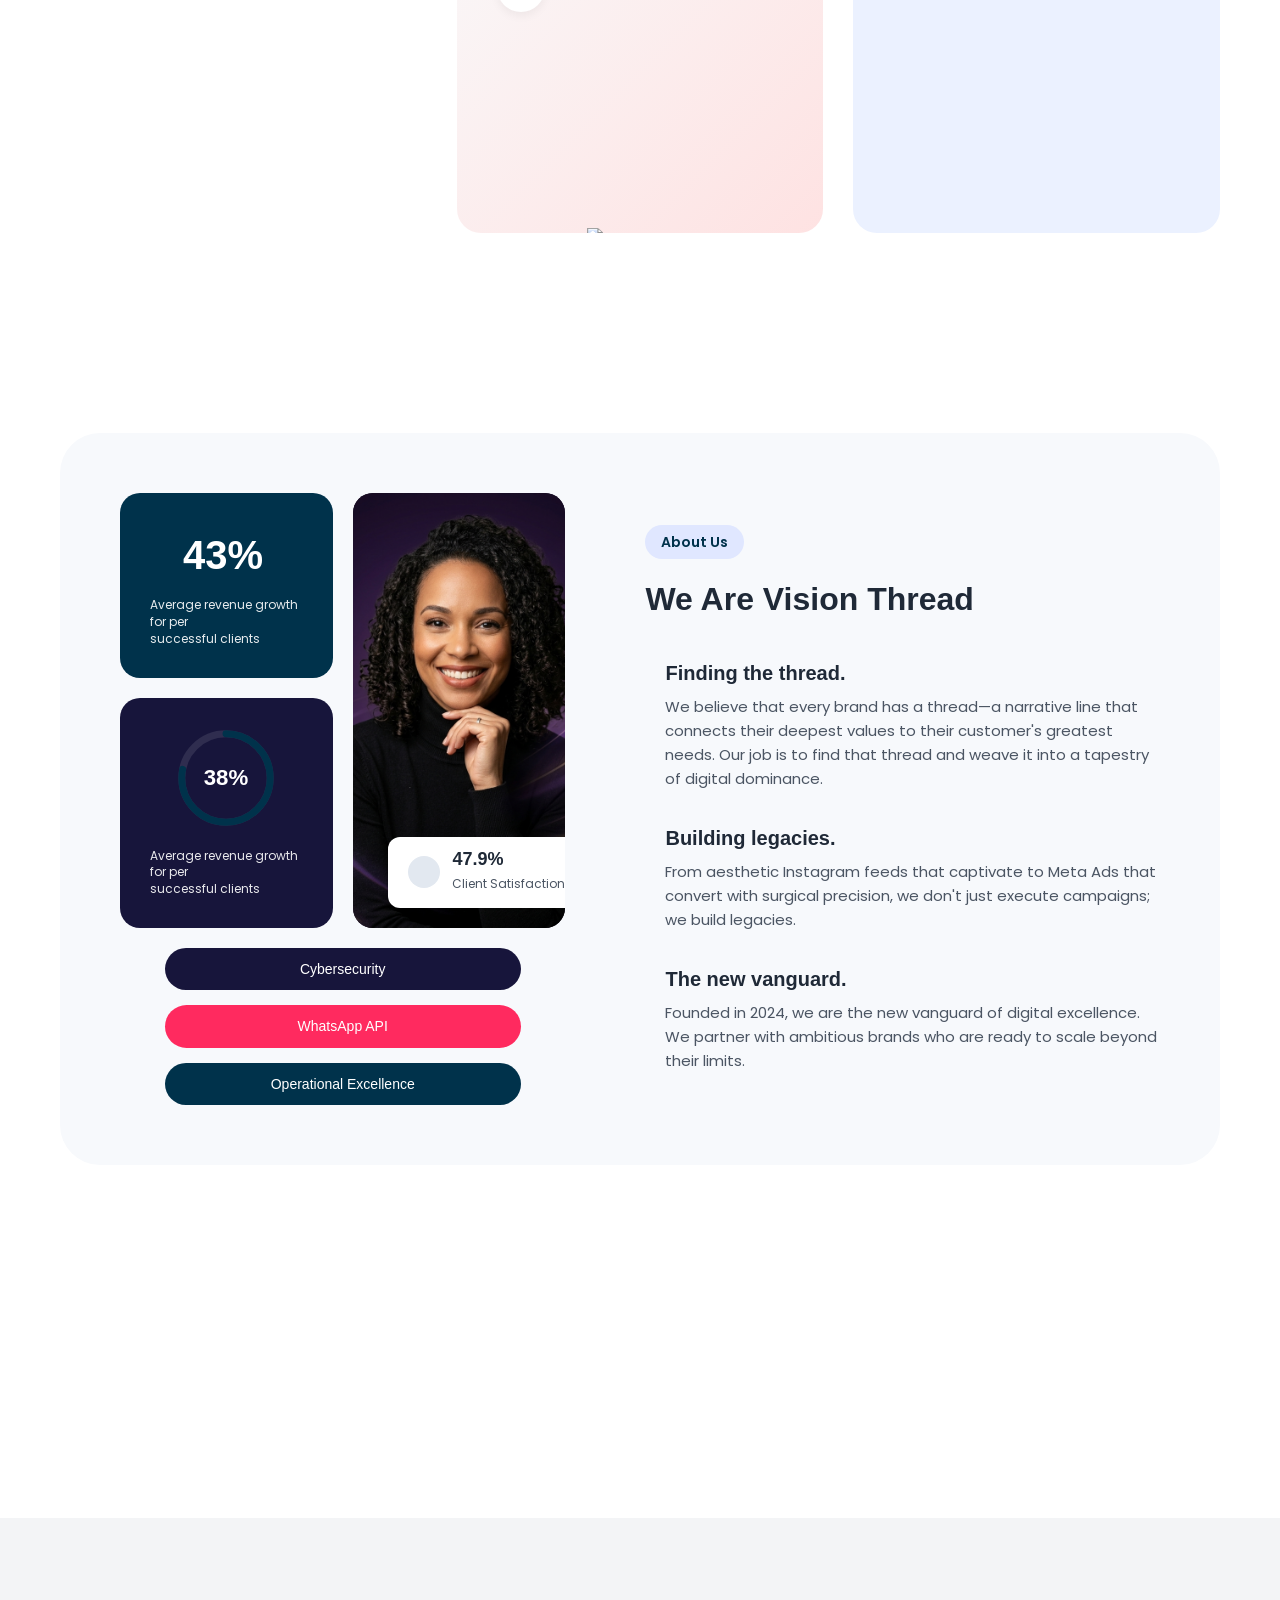
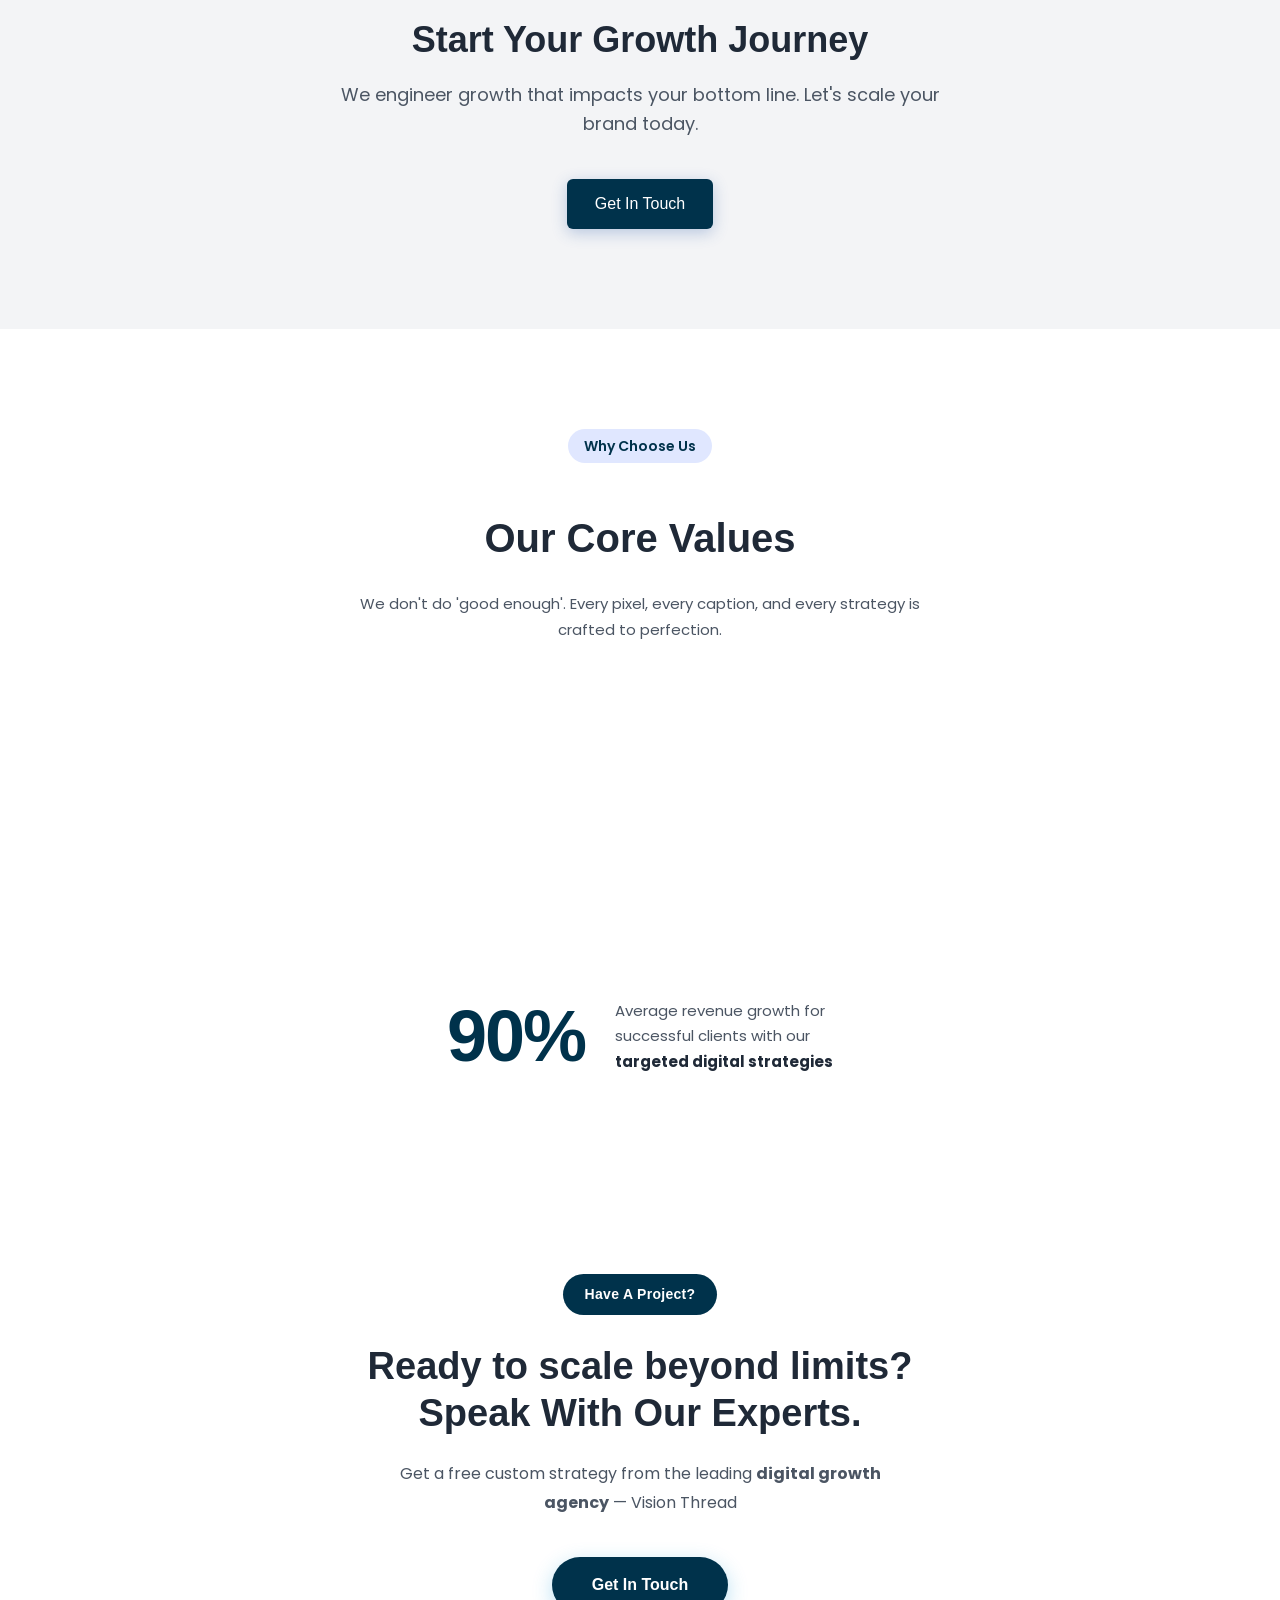
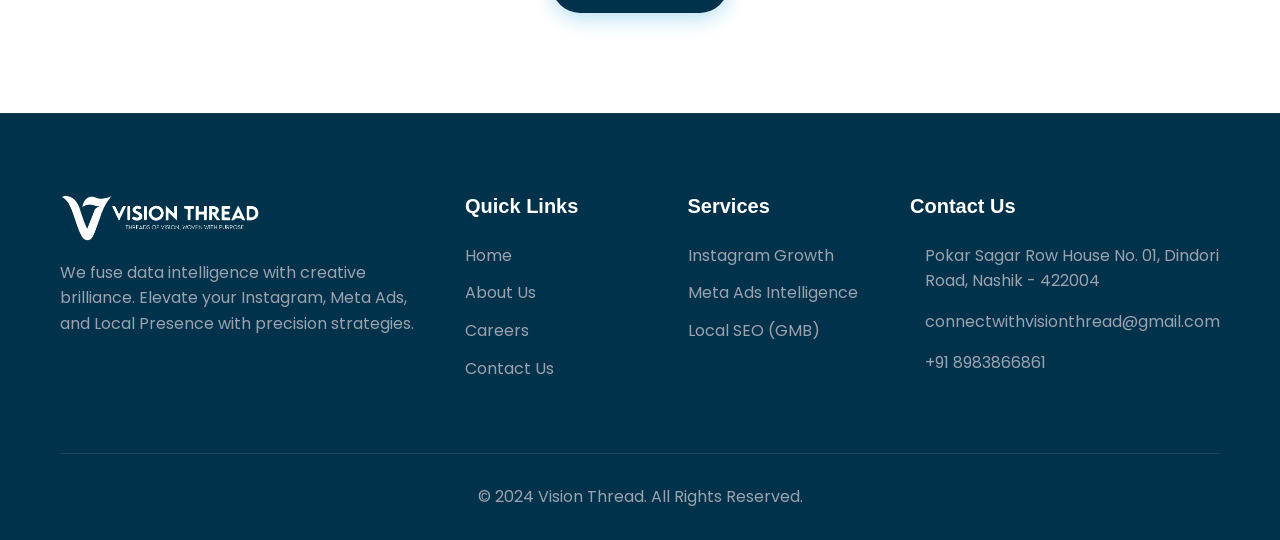
==== commit 138c7189: "Fix mobile header responsiveness, cut-off logo, and horizontal sliding issues" ====
--- a/index.html
+++ b/index.html
@@ -33,7 +33,7 @@
                 <a href="careers.html" style="display:flex;align-items:center;gap:4px;">Careers</a>
                 <a href="contact.html" style="display:flex;align-items:center;gap:4px;">Contact Us</a>
             </nav>
-            <div class="nav-actions" style="display: flex; align-items: center; gap: 15px;">
+            <div class="nav-actions">
                 <div class="currency-dropdown" style="display: flex; align-items: center; gap: 5px; font-size: 13px; font-weight: 600; border: 1px solid #E5E7EB; padding: 6px 12px; border-radius: 20px; cursor: pointer;">
                     IN ₹ - INR <i data-feather="chevron-down" style="width:14px;height:14px;"></i>
                 </div>
--- a/styles.css
+++ b/styles.css
@@ -183,6 +183,12 @@
     gap: 30px;
 }
 
+.nav-actions {
+    display: flex;
+    align-items: center;
+    gap: 15px;
+}
+
 .nav-links a {
     font-family: var(--font-heading);
     font-weight: 500;
@@ -956,6 +962,7 @@
     }
     .nav-links, .nav-actions { display: none; }
     .mobile-toggle { display: block; }
+    .logo { margin-left: 0; }
     .hero-grid { grid-template-columns: 1fr; text-align: center; }
     .hero-content p { margin: 0 auto 30px; }
     .hero-buttons { justify-content: center; }
